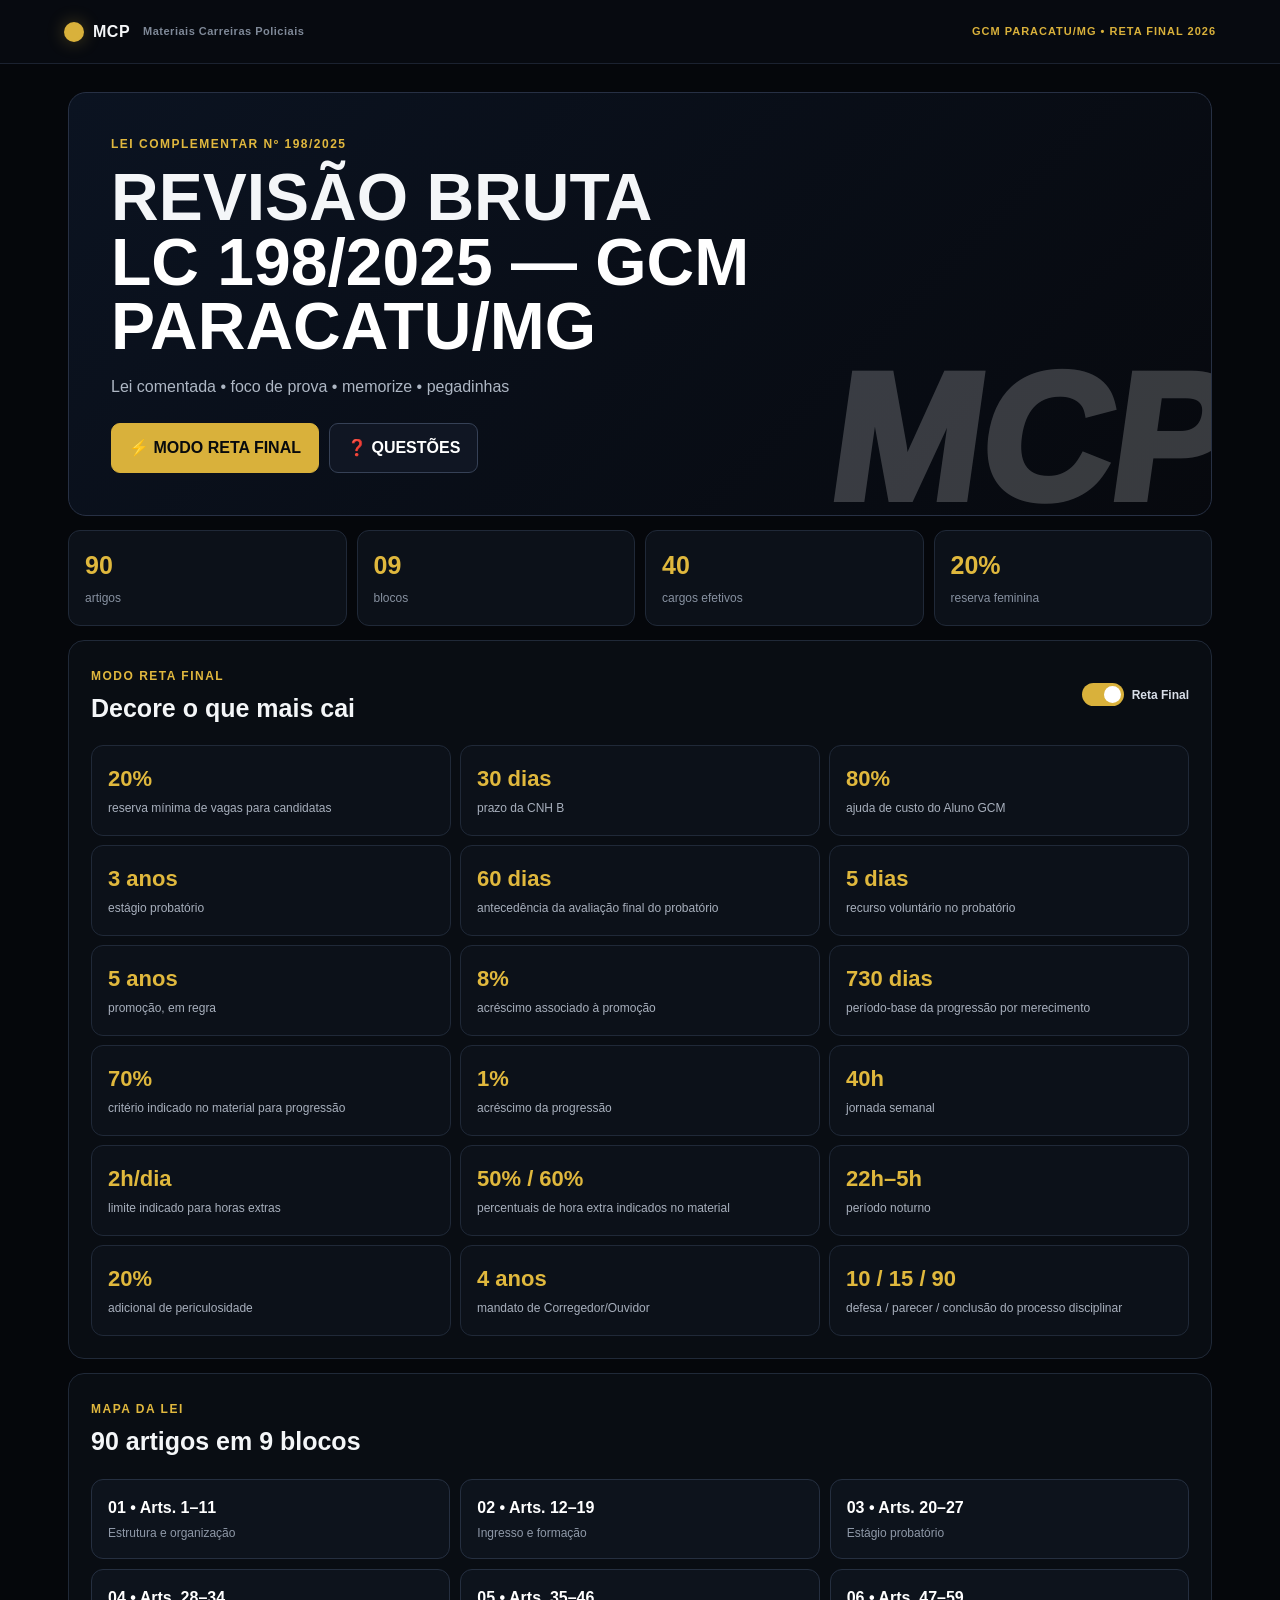
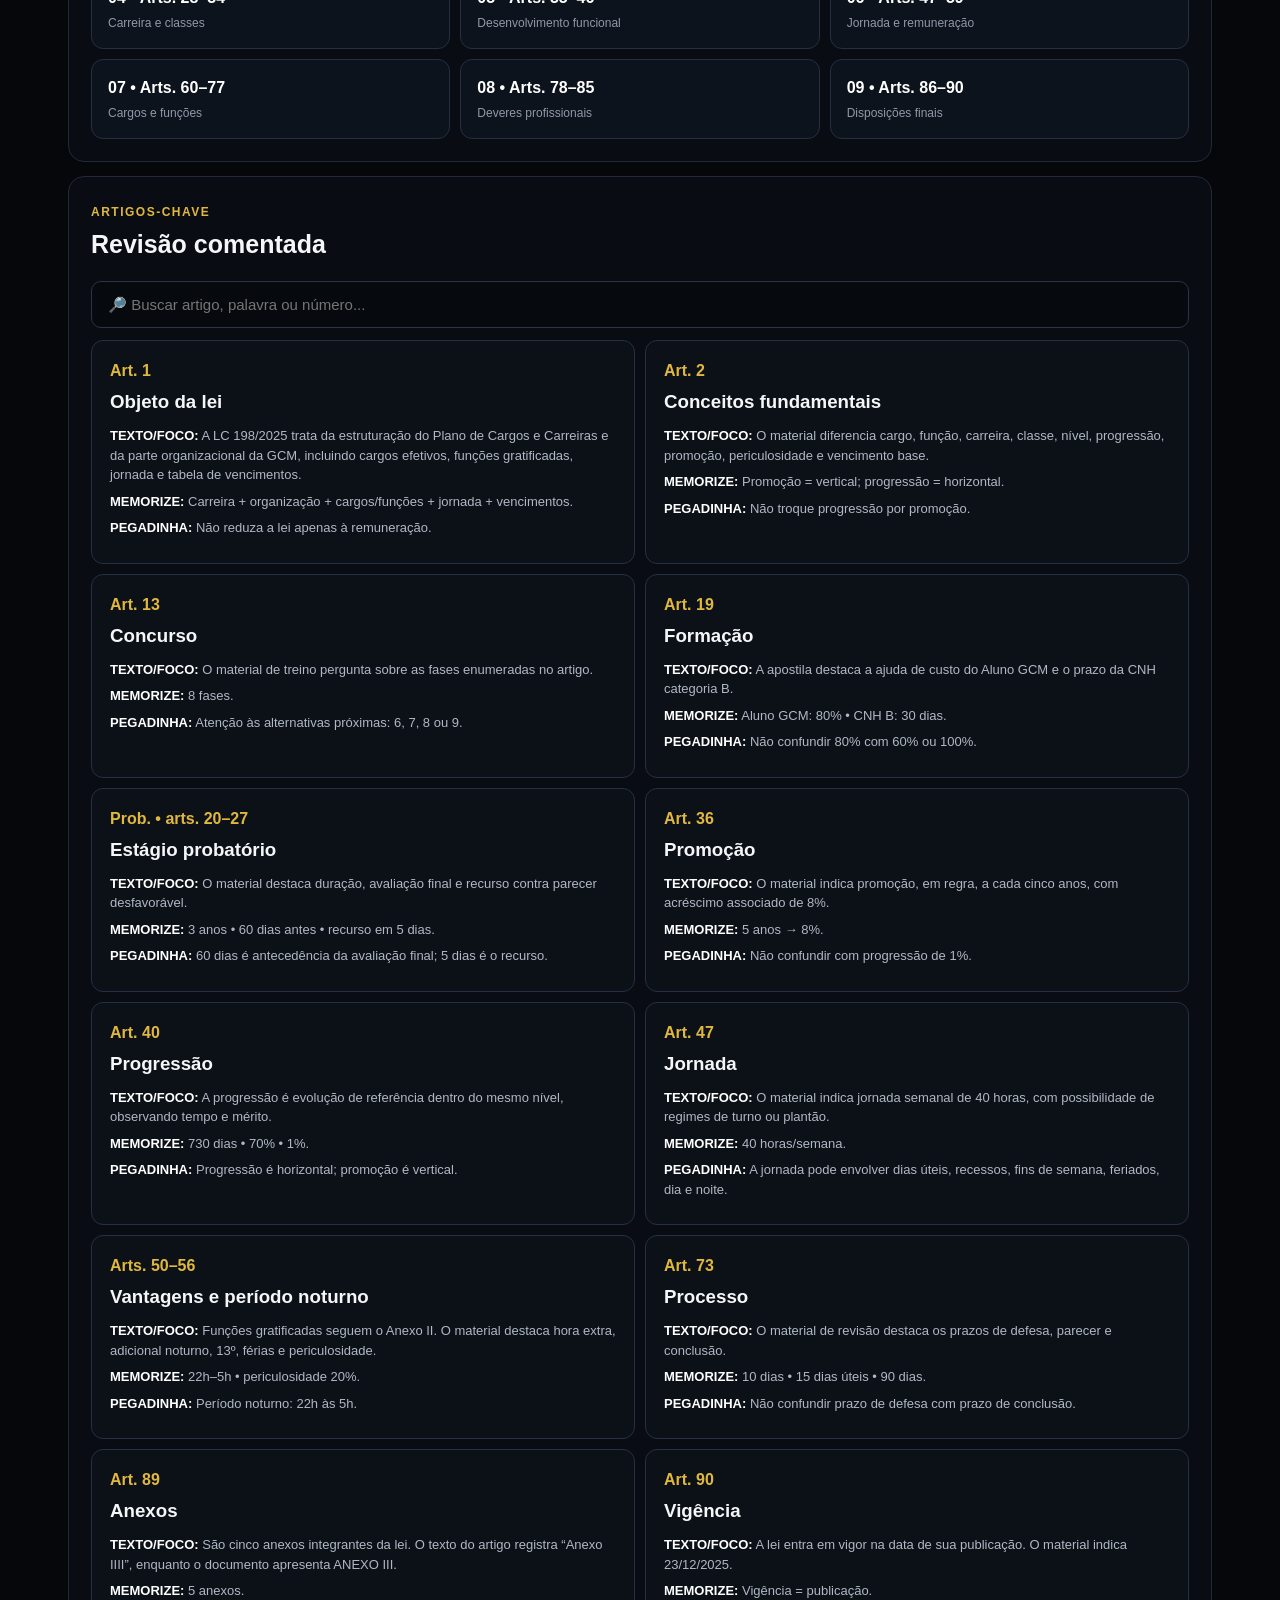
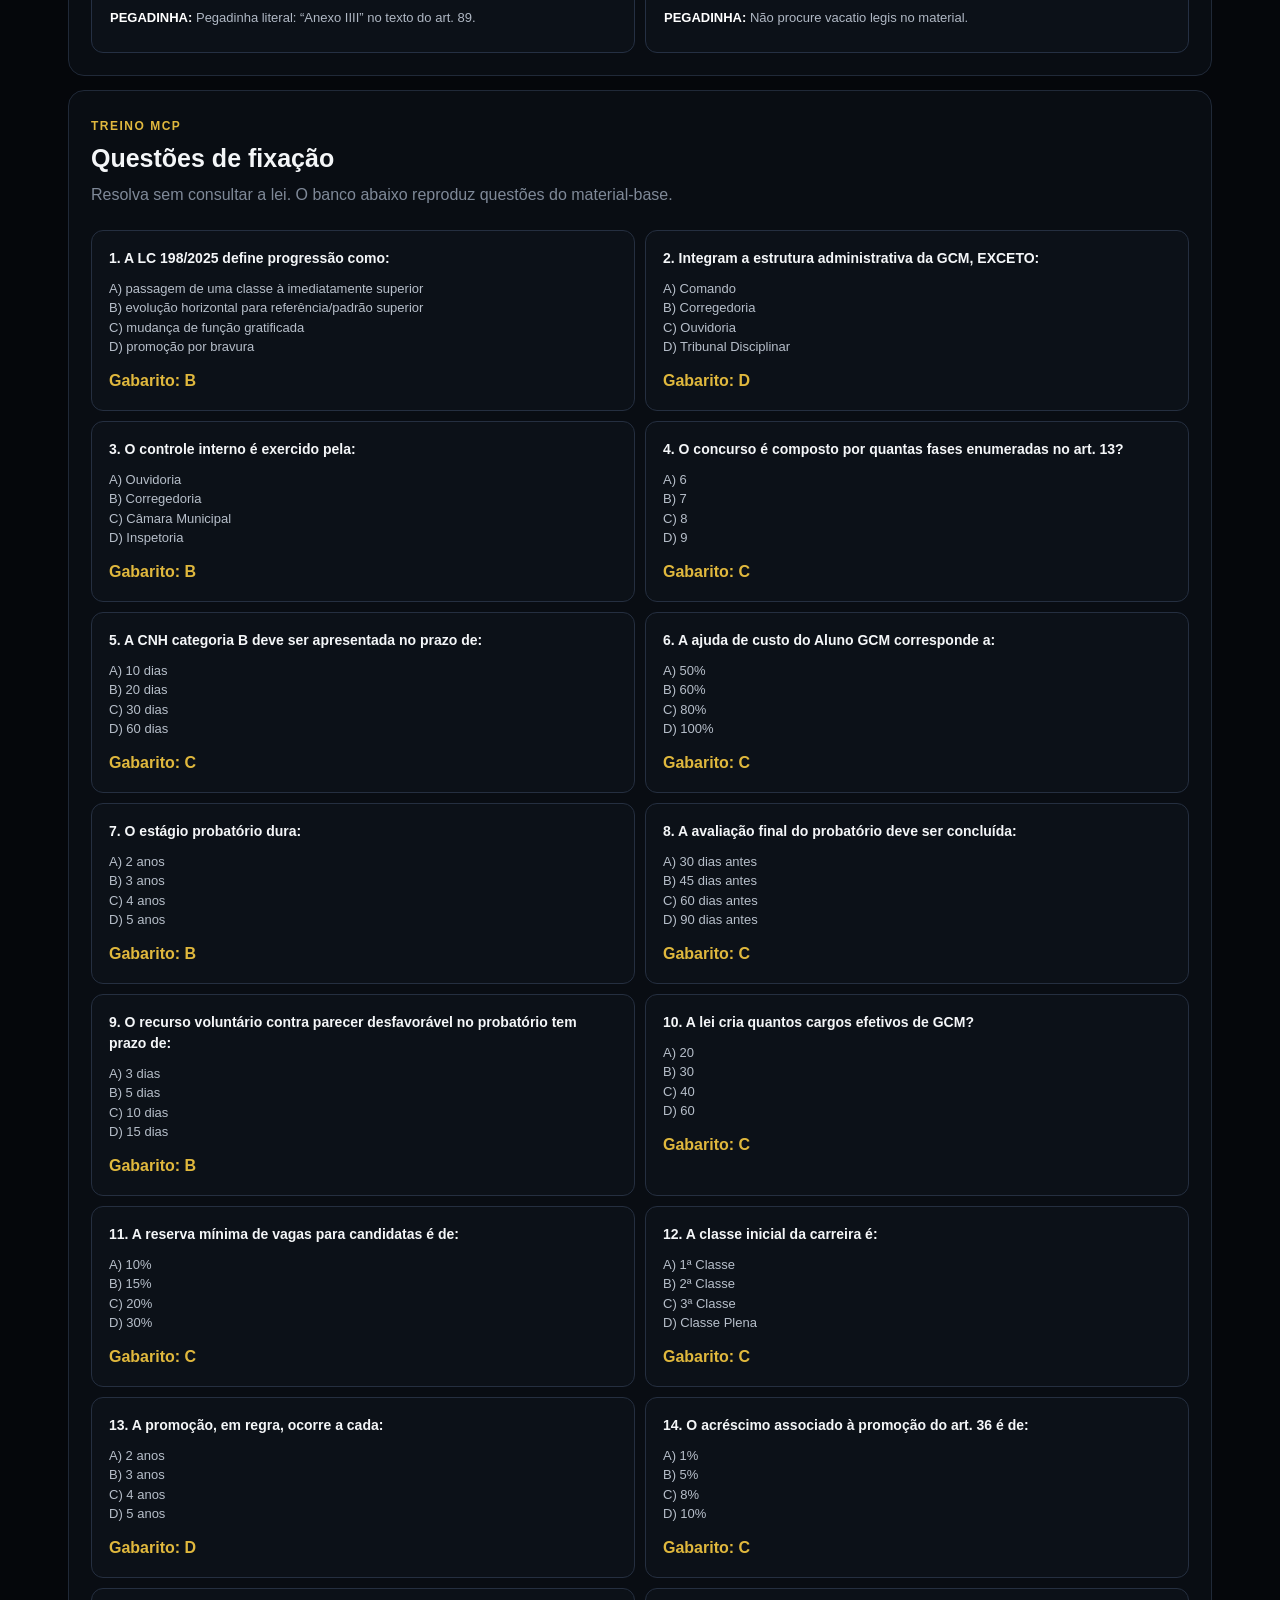
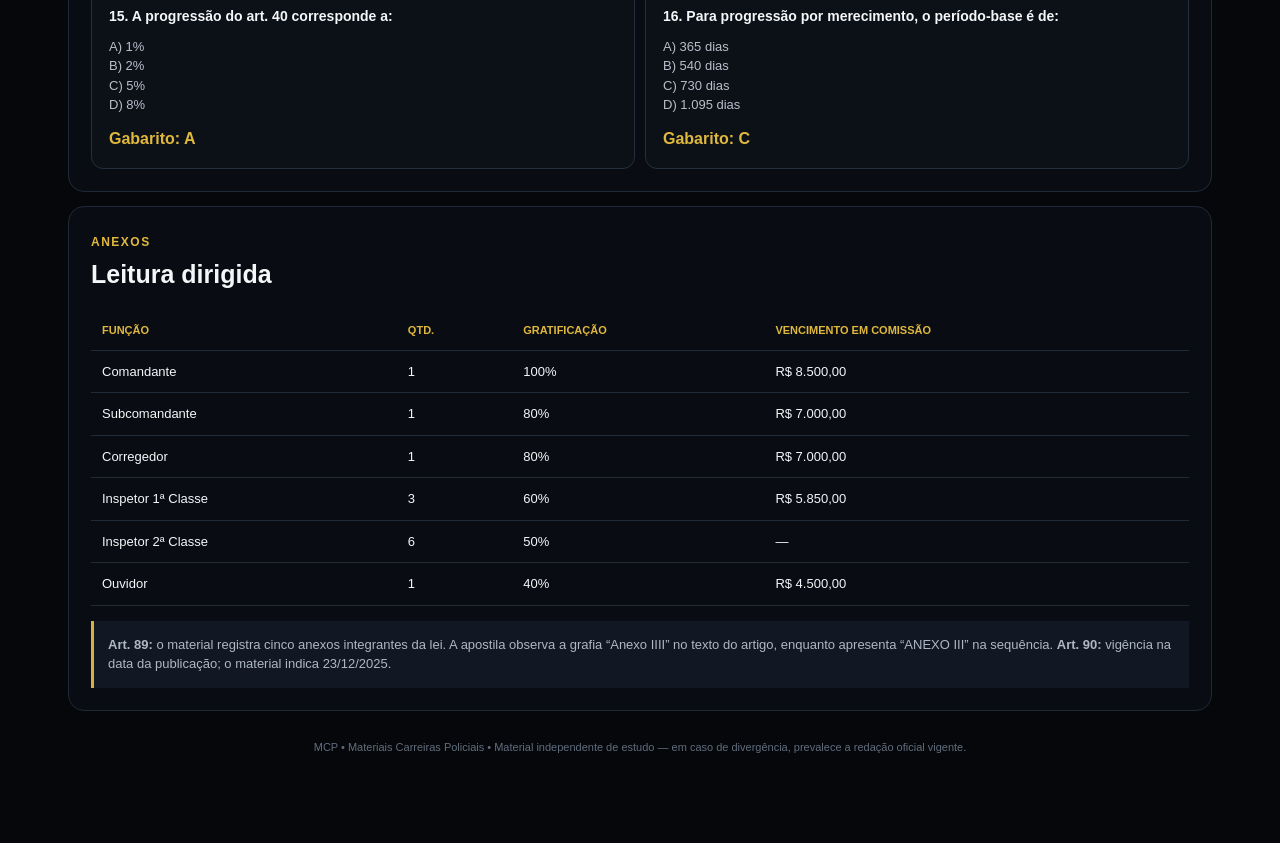
==== lc-198/index.html @ 5e9b2e4d "Adiciona página de revisão LC 198 GCM" ====
<!doctype html>
<html lang="pt-BR">
<head>
  <meta charset="utf-8">
  <meta name="viewport" content="width=device-width,initial-scale=1">
  <title>LC 198/2025 • GCM Paracatu/MG | MCP</title>
  <link rel="stylesheet" href="./style.css">
</head>
<body>
  <header class="top">
    <div class="brand"><span class="dot"></span><span>MCP</span><small>Materiais Carreiras Policiais</small></div>
    <div class="top-tag">GCM PARACATU/MG • RETA FINAL 2026</div>
  </header>

  <main class="wrap">
    <section class="hero">
      <div class="eyebrow">LEI COMPLEMENTAR Nº 198/2025</div>
      <h1>REVISÃO BRUTA<br><b>LC 198/2025 — GCM PARACATU/MG</b></h1>
      <p>Lei comentada • foco de prova • memorize • pegadinhas</p>
      <div class="hero-actions">
        <a href="#reta" class="btn primary">⚡ MODO RETA FINAL</a>
        <a href="#questoes" class="btn">❓ QUESTÕES</a>
      </div>
    </section>

    <section class="stats">
      <div><strong>90</strong><span>artigos</span></div>
      <div><strong>09</strong><span>blocos</span></div>
      <div><strong>40</strong><span>cargos efetivos</span></div>
      <div><strong>20%</strong><span>reserva feminina</span></div>
    </section>

    <section id="reta" class="panel">
      <div class="panel-head">
        <div><span class="kicker">MODO RETA FINAL</span><h2>Decore o que mais cai</h2></div>
        <label class="switch"><input id="retaToggle" type="checkbox" checked><span></span> Reta Final</label>
      </div>
      <div class="numbers" id="numbers">
        <div><b>20%</b><span>reserva mínima de vagas para candidatas</span></div>
        <div><b>30 dias</b><span>prazo da CNH B</span></div>
        <div><b>80%</b><span>ajuda de custo do Aluno GCM</span></div>
        <div><b>3 anos</b><span>estágio probatório</span></div>
        <div><b>60 dias</b><span>antecedência da avaliação final do probatório</span></div>
        <div><b>5 dias</b><span>recurso voluntário no probatório</span></div>
        <div><b>5 anos</b><span>promoção, em regra</span></div>
        <div><b>8%</b><span>acréscimo associado à promoção</span></div>
        <div><b>730 dias</b><span>período-base da progressão por merecimento</span></div>
        <div><b>70%</b><span>critério indicado no material para progressão</span></div>
        <div><b>1%</b><span>acréscimo da progressão</span></div>
        <div><b>40h</b><span>jornada semanal</span></div>
        <div><b>2h/dia</b><span>limite indicado para horas extras</span></div>
        <div><b>50% / 60%</b><span>percentuais de hora extra indicados no material</span></div>
        <div><b>22h–5h</b><span>período noturno</span></div>
        <div><b>20%</b><span>adicional de periculosidade</span></div>
        <div><b>4 anos</b><span>mandato de Corregedor/Ouvidor</span></div>
        <div><b>10 / 15 / 90</b><span>defesa / parecer / conclusão do processo disciplinar</span></div>
      </div>
    </section>

    <section class="panel">
      <div class="panel-head"><div><span class="kicker">MAPA DA LEI</span><h2>90 artigos em 9 blocos</h2></div></div>
      <div class="blocks" id="blocks"></div>
    </section>

    <section class="panel">
      <div class="panel-head"><div><span class="kicker">ARTIGOS-CHAVE</span><h2>Revisão comentada</h2></div></div>
      <input id="search" class="search" placeholder="🔎 Buscar artigo, palavra ou número...">
      <div id="cards" class="cards"></div>
    </section>

    <section id="questoes" class="panel">
      <div class="panel-head"><div><span class="kicker">TREINO MCP</span><h2>Questões de fixação</h2><p class="muted">Resolva sem consultar a lei. O banco abaixo reproduz questões do material-base.</p></div></div>
      <div id="questions" class="questions"></div>
    </section>

    <section class="panel">
      <div class="panel-head"><div><span class="kicker">ANEXOS</span><h2>Leitura dirigida</h2></div></div>
      <div class="table-wrap">
        <table>
          <thead><tr><th>Função</th><th>Qtd.</th><th>Gratificação</th><th>Vencimento em comissão</th></tr></thead>
          <tbody>
            <tr><td>Comandante</td><td>1</td><td>100%</td><td>R$ 8.500,00</td></tr>
            <tr><td>Subcomandante</td><td>1</td><td>80%</td><td>R$ 7.000,00</td></tr>
            <tr><td>Corregedor</td><td>1</td><td>80%</td><td>R$ 7.000,00</td></tr>
            <tr><td>Inspetor 1ª Classe</td><td>3</td><td>60%</td><td>R$ 5.850,00</td></tr>
            <tr><td>Inspetor 2ª Classe</td><td>6</td><td>50%</td><td>—</td></tr>
            <tr><td>Ouvidor</td><td>1</td><td>40%</td><td>R$ 4.500,00</td></tr>
          </tbody>
        </table>
      </div>
      <div class="notice"><b>Art. 89:</b> o material registra cinco anexos integrantes da lei. A apostila observa a grafia “Anexo IIII” no texto do artigo, enquanto apresenta “ANEXO III” na sequência. <b>Art. 90:</b> vigência na data da publicação; o material indica 23/12/2025.</div>
    </section>

    <footer>MCP • Materiais Carreiras Policiais • Material independente de estudo — em caso de divergência, prevalece a redação oficial vigente.</footer>
  </main>
  <script src="./app.js"></script>
</body>
</html>
---- lc-198/style.css ----
*{box-sizing:border-box}html{scroll-behavior:smooth}body{margin:0;background:#05070b;color:#f4f6f8;font-family:Inter,Arial,sans-serif;line-height:1.5}.top{height:64px;background:#070a10;border-bottom:1px solid #1b2230;display:flex;align-items:center;justify-content:space-between;padding:0 5%;position:sticky;top:0;z-index:20}.brand{display:flex;align-items:center;gap:9px;font-weight:900;letter-spacing:.5px}.brand small{font-weight:600;color:#7f8998;font-size:11px;margin-left:4px}.dot{width:20px;height:20px;border-radius:50%;background:#d9b13b;box-shadow:0 0 18px #d9b13b55}.top-tag{font-size:11px;color:#d9b13b;font-weight:800;letter-spacing:1px}.wrap{max-width:1180px;margin:auto;padding:28px 18px 60px}.hero{background:linear-gradient(135deg,#0b1321,#07090e);border:1px solid #273044;border-radius:18px;padding:42px;position:relative;overflow:hidden}.hero:after{content:"MCP";position:absolute;right:-20px;bottom:-60px;font-size:180px;font-weight:1000;color:#fff3;transform:skew(-8deg)}.eyebrow,.kicker{color:#e1b83e;font-size:12px;font-weight:900;letter-spacing:1.5px}.hero h1{font-size:clamp(32px,6vw,66px);line-height:.98;margin:12px 0 14px;max-width:850px}.hero h1 b{color:#fff}.hero p{color:#aeb7c4;font-size:16px}.hero-actions{display:flex;gap:10px;flex-wrap:wrap;margin-top:24px}.btn{display:inline-block;border:1px solid #364156;color:#fff;text-decoration:none;padding:12px 17px;border-radius:9px;font-weight:900;background:#101623}.btn.primary{background:#d9b13b;color:#080a0d;border-color:#d9b13b}.stats{display:grid;grid-template-columns:repeat(4,1fr);gap:10px;margin:14px 0}.stats div,.numbers>div{background:#0c1119;border:1px solid #202938;border-radius:12px;padding:16px}.stats strong{display:block;font-size:25px;color:#e0b83d}.stats span{color:#8791a0;font-size:12px}.panel{margin-top:14px;background:#090d13;border:1px solid #202938;border-radius:16px;padding:22px}.panel-head{display:flex;justify-content:space-between;gap:20px;align-items:center;margin-bottom:18px}.panel h2{margin:3px 0 0;font-size:25px}.muted{color:#7f8998;margin:5px 0}.switch{font-size:12px;font-weight:800;color:#d8dee8;display:flex;align-items:center;gap:8px}.switch input{display:none}.switch span{width:42px;height:23px;border-radius:30px;background:#333c4c;position:relative}.switch span:after{content:"";position:absolute;width:17px;height:17px;border-radius:50%;background:#fff;top:3px;left:3px;transition:.2s}.switch input:checked+span{background:#d9b13b}.switch input:checked+span:after{left:22px}.numbers{display:grid;grid-template-columns:repeat(3,1fr);gap:9px}.numbers b{display:block;color:#e0b83d;font-size:22px}.numbers span{color:#a8b0bd;font-size:12px}.blocks{display:grid;grid-template-columns:repeat(3,1fr);gap:10px}.block{padding:16px;background:#0d131c;border:1px solid #252f40;border-radius:12px}.block b{color:#fff}.block span{display:block;color:#8f99a8;font-size:12px;margin-top:4px}.search{width:100%;padding:14px 16px;border-radius:10px;border:1px solid #293446;background:#06090e;color:#fff;font-size:15px;margin-bottom:12px}.cards{display:grid;grid-template-columns:repeat(2,1fr);gap:10px}.card{border:1px solid #253043;background:#0c1118;border-radius:12px;padding:18px}.card .art{color:#e1b83e;font-weight:900}.card h3{margin:5px 0 10px}.card p{margin:7px 0;color:#b0b8c4;font-size:13px}.card strong{color:#fff}.pill{display:inline-block;padding:4px 7px;border-radius:5px;background:#151d29;color:#e0b83d;font-size:10px;font-weight:900;margin:2px}.questions{display:grid;grid-template-columns:repeat(2,1fr);gap:10px}.q{background:#0c1118;border:1px solid #252f40;border-radius:12px;padding:17px}.q h3{font-size:14px;margin:0 0 10px}.opts{color:#b7bfca;font-size:13px}.answer{margin-top:12px;color:#e0b83d;font-weight:900}.table-wrap{overflow:auto}table{width:100%;border-collapse:collapse;min-width:620px}th,td{text-align:left;padding:11px;border-bottom:1px solid #222b38;font-size:13px}th{color:#e0b83d;font-size:11px;text-transform:uppercase}.notice{margin-top:15px;background:#111823;border-left:3px solid #d9b13b;padding:14px;color:#aeb7c4;font-size:13px}footer{padding:28px 4px;color:#626d7d;font-size:11px;text-align:center}.hidden{display:none!important}@media(max-width:760px){.top{padding:0 14px}.top-tag{display:none}.brand small{display:none}.hero{padding:28px 20px}.stats,.numbers,.blocks,.cards,.questions{grid-template-columns:1fr}.panel{padding:16px}.panel-head{align-items:flex-start;flex-direction:column}.hero:after{font-size:110px;bottom:-25px}.hero-actions .btn{width:100%;text-align:center}}
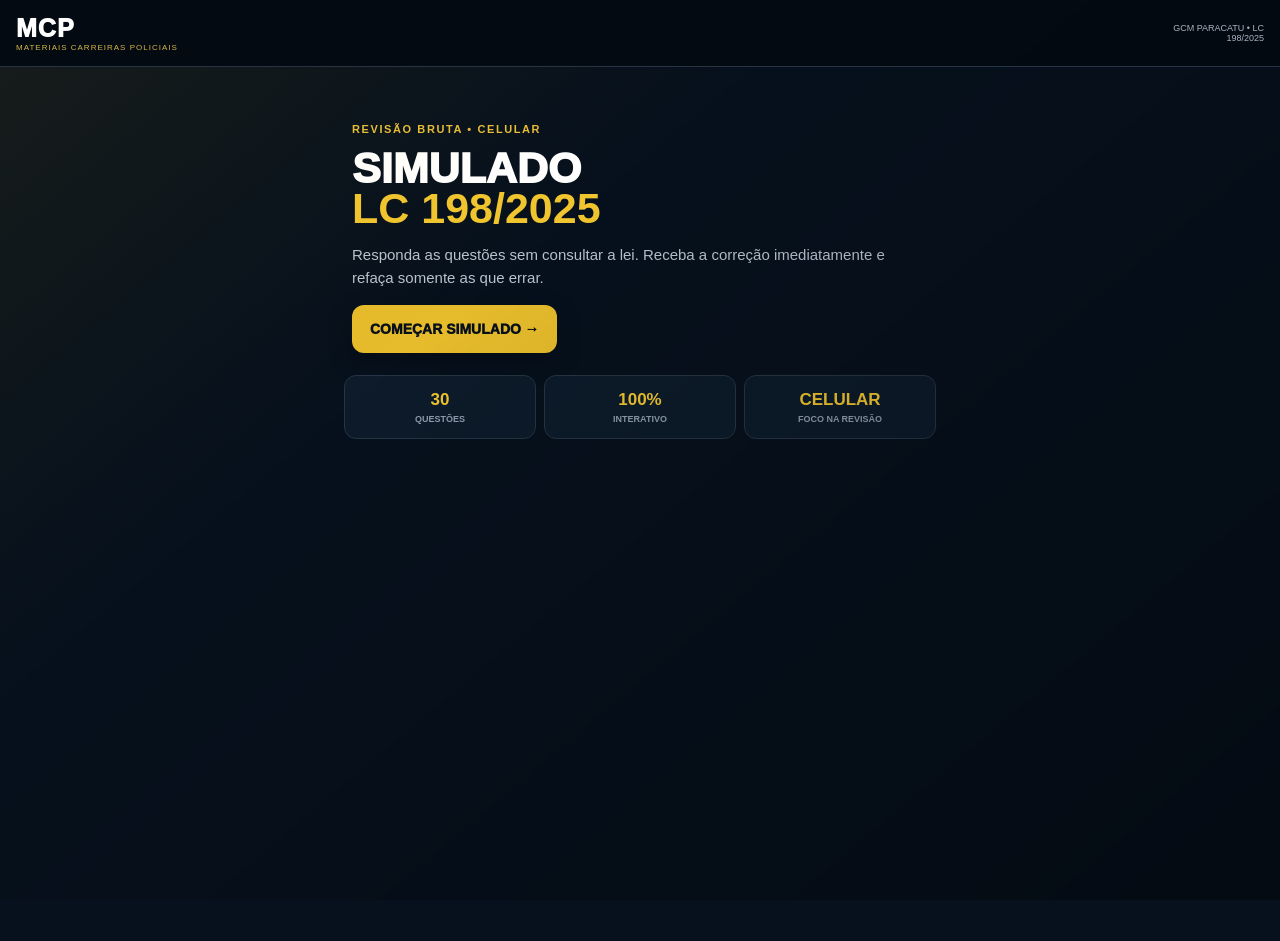
==== commit 78e33b78: "Atualiza simulador LC 198 — questões interativas" ====
--- a/lc-198/index.html
+++ b/lc-198/index.html
@@ -1,98 +1,64 @@
 <!doctype html>
 <html lang="pt-BR">
 <head>
-  <meta charset="utf-8">
-  <meta name="viewport" content="width=device-width,initial-scale=1">
-  <title>LC 198/2025 • GCM Paracatu/MG | MCP</title>
-  <link rel="stylesheet" href="./style.css">
+<meta charset="utf-8">
+<meta name="viewport" content="width=device-width,initial-scale=1,viewport-fit=cover">
+<title>MCP • Simulado LC 198/2025</title>
+<link rel="stylesheet" href="style.css">
 </head>
 <body>
-  <header class="top">
-    <div class="brand"><span class="dot"></span><span>MCP</span><small>Materiais Carreiras Policiais</small></div>
-    <div class="top-tag">GCM PARACATU/MG • RETA FINAL 2026</div>
-  </header>
+<header class="top">
+  <div class="brand"><span>MCP</span><small>MATERIAIS CARREIRAS POLICIAIS</small></div>
+  <div class="tag">GCM PARACATU • LC 198/2025</div>
+</header>
 
-  <main class="wrap">
-    <section class="hero">
-      <div class="eyebrow">LEI COMPLEMENTAR Nº 198/2025</div>
-      <h1>REVISÃO BRUTA<br><b>LC 198/2025 — GCM PARACATU/MG</b></h1>
-      <p>Lei comentada • foco de prova • memorize • pegadinhas</p>
-      <div class="hero-actions">
-        <a href="#reta" class="btn primary">⚡ MODO RETA FINAL</a>
-        <a href="#questoes" class="btn">❓ QUESTÕES</a>
-      </div>
-    </section>
+<main class="wrap">
+<section id="home" class="screen">
+  <div class="hero">
+    <span class="eyebrow">REVISÃO BRUTA • CELULAR</span>
+    <h1>SIMULADO<br><b>LC 198/2025</b></h1>
+    <p>Responda as questões sem consultar a lei. Receba a correção imediatamente e refaça somente as que errar.</p>
+    <button class="primary" onclick="start()">COMEÇAR SIMULADO →</button>
+  </div>
+  <div class="stats">
+    <div><b>30</b><span>QUESTÕES</span></div>
+    <div><b>100%</b><span>INTERATIVO</span></div>
+    <div><b>CELULAR</b><span>FOCO NA REVISÃO</span></div>
+  </div>
+</section>
 
-    <section class="stats">
-      <div><strong>90</strong><span>artigos</span></div>
-      <div><strong>09</strong><span>blocos</span></div>
-      <div><strong>40</strong><span>cargos efetivos</span></div>
-      <div><strong>20%</strong><span>reserva feminina</span></div>
-    </section>
+<section id="quiz" class="screen hidden">
+  <div class="quiz-head">
+    <button class="ghost" onclick="goHome()">← Sair</button>
+    <div><b id="counter">QUESTÃO 01/30</b><span id="scoreMini">0 acertos</span></div>
+  </div>
+  <div class="bar"><i id="bar"></i></div>
+  <article class="card">
+    <span class="qnum" id="qnum">QUESTÃO 01</span>
+    <h2 id="question"></h2>
+    <div id="options"></div>
+    <button id="confirm" class="primary wide" onclick="confirmAnswer()" disabled>CONFIRMAR RESPOSTA</button>
+    <div id="feedback" class="feedback hidden"></div>
+    <button id="next" class="next hidden" onclick="nextQuestion()">PRÓXIMA QUESTÃO →</button>
+  </article>
+</section>
 
-    <section id="reta" class="panel">
-      <div class="panel-head">
-        <div><span class="kicker">MODO RETA FINAL</span><h2>Decore o que mais cai</h2></div>
-        <label class="switch"><input id="retaToggle" type="checkbox" checked><span></span> Reta Final</label>
-      </div>
-      <div class="numbers" id="numbers">
-        <div><b>20%</b><span>reserva mínima de vagas para candidatas</span></div>
-        <div><b>30 dias</b><span>prazo da CNH B</span></div>
-        <div><b>80%</b><span>ajuda de custo do Aluno GCM</span></div>
-        <div><b>3 anos</b><span>estágio probatório</span></div>
-        <div><b>60 dias</b><span>antecedência da avaliação final do probatório</span></div>
-        <div><b>5 dias</b><span>recurso voluntário no probatório</span></div>
-        <div><b>5 anos</b><span>promoção, em regra</span></div>
-        <div><b>8%</b><span>acréscimo associado à promoção</span></div>
-        <div><b>730 dias</b><span>período-base da progressão por merecimento</span></div>
-        <div><b>70%</b><span>critério indicado no material para progressão</span></div>
-        <div><b>1%</b><span>acréscimo da progressão</span></div>
-        <div><b>40h</b><span>jornada semanal</span></div>
-        <div><b>2h/dia</b><span>limite indicado para horas extras</span></div>
-        <div><b>50% / 60%</b><span>percentuais de hora extra indicados no material</span></div>
-        <div><b>22h–5h</b><span>período noturno</span></div>
-        <div><b>20%</b><span>adicional de periculosidade</span></div>
-        <div><b>4 anos</b><span>mandato de Corregedor/Ouvidor</span></div>
-        <div><b>10 / 15 / 90</b><span>defesa / parecer / conclusão do processo disciplinar</span></div>
-      </div>
-    </section>
-
-    <section class="panel">
-      <div class="panel-head"><div><span class="kicker">MAPA DA LEI</span><h2>90 artigos em 9 blocos</h2></div></div>
-      <div class="blocks" id="blocks"></div>
-    </section>
-
-    <section class="panel">
-      <div class="panel-head"><div><span class="kicker">ARTIGOS-CHAVE</span><h2>Revisão comentada</h2></div></div>
-      <input id="search" class="search" placeholder="🔎 Buscar artigo, palavra ou número...">
-      <div id="cards" class="cards"></div>
-    </section>
-
-    <section id="questoes" class="panel">
-      <div class="panel-head"><div><span class="kicker">TREINO MCP</span><h2>Questões de fixação</h2><p class="muted">Resolva sem consultar a lei. O banco abaixo reproduz questões do material-base.</p></div></div>
-      <div id="questions" class="questions"></div>
-    </section>
-
-    <section class="panel">
-      <div class="panel-head"><div><span class="kicker">ANEXOS</span><h2>Leitura dirigida</h2></div></div>
-      <div class="table-wrap">
-        <table>
-          <thead><tr><th>Função</th><th>Qtd.</th><th>Gratificação</th><th>Vencimento em comissão</th></tr></thead>
-          <tbody>
-            <tr><td>Comandante</td><td>1</td><td>100%</td><td>R$ 8.500,00</td></tr>
-            <tr><td>Subcomandante</td><td>1</td><td>80%</td><td>R$ 7.000,00</td></tr>
-            <tr><td>Corregedor</td><td>1</td><td>80%</td><td>R$ 7.000,00</td></tr>
-            <tr><td>Inspetor 1ª Classe</td><td>3</td><td>60%</td><td>R$ 5.850,00</td></tr>
-            <tr><td>Inspetor 2ª Classe</td><td>6</td><td>50%</td><td>—</td></tr>
-            <tr><td>Ouvidor</td><td>1</td><td>40%</td><td>R$ 4.500,00</td></tr>
-          </tbody>
-        </table>
-      </div>
-      <div class="notice"><b>Art. 89:</b> o material registra cinco anexos integrantes da lei. A apostila observa a grafia “Anexo IIII” no texto do artigo, enquanto apresenta “ANEXO III” na sequência. <b>Art. 90:</b> vigência na data da publicação; o material indica 23/12/2025.</div>
-    </section>
-
-    <footer>MCP • Materiais Carreiras Policiais • Material independente de estudo — em caso de divergência, prevalece a redação oficial vigente.</footer>
-  </main>
-  <script src="./app.js"></script>
-</body>
-</html>+<section id="result" class="screen hidden">
+  <div class="hero result">
+    <span class="eyebrow">SIMULADO CONCLUÍDO</span>
+    <h1>SEU<br><b>RESULTADO</b></h1>
+    <div class="bigscore" id="finalScore">0%</div>
+    <p id="finalText"></p>
+  </div>
+  <div class="results-grid">
+    <div><b id="hits">0</b><span>ACERTOS</span></div>
+    <div><b id="misses">0</b><span>ERROS</span></div>
+    <div><b id="answered">30</b><span>RESPONDIDAS</span></div>
+  </div>
+  <button class="primary wide" onclick="reviewErrors()">REFAZER QUESTÕES ERRADAS</button>
+  <button class="secondary wide" onclick="start()">FAZER NOVAMENTE</button>
+  <button class="ghost wide" onclick="goHome()">VOLTAR AO INÍCIO</button>
+</section>
+</main>
+<script src="app.js"></script>
+</body></html>
--- a/lc-198/style.css
+++ b/lc-198/style.css
@@ -1 +1 @@
-*{box-sizing:border-box}html{scroll-behavior:smooth}body{margin:0;background:#05070b;color:#f4f6f8;font-family:Inter,Arial,sans-serif;line-height:1.5}.top{height:64px;background:#070a10;border-bottom:1px solid #1b2230;display:flex;align-items:center;justify-content:space-between;padding:0 5%;position:sticky;top:0;z-index:20}.brand{display:flex;align-items:center;gap:9px;font-weight:900;letter-spacing:.5px}.brand small{font-weight:600;color:#7f8998;font-size:11px;margin-left:4px}.dot{width:20px;height:20px;border-radius:50%;background:#d9b13b;box-shadow:0 0 18px #d9b13b55}.top-tag{font-size:11px;color:#d9b13b;font-weight:800;letter-spacing:1px}.wrap{max-width:1180px;margin:auto;padding:28px 18px 60px}.hero{background:linear-gradient(135deg,#0b1321,#07090e);border:1px solid #273044;border-radius:18px;padding:42px;position:relative;overflow:hidden}.hero:after{content:"MCP";position:absolute;right:-20px;bottom:-60px;font-size:180px;font-weight:1000;color:#fff3;transform:skew(-8deg)}.eyebrow,.kicker{color:#e1b83e;font-size:12px;font-weight:900;letter-spacing:1.5px}.hero h1{font-size:clamp(32px,6vw,66px);line-height:.98;margin:12px 0 14px;max-width:850px}.hero h1 b{color:#fff}.hero p{color:#aeb7c4;font-size:16px}.hero-actions{display:flex;gap:10px;flex-wrap:wrap;margin-top:24px}.btn{display:inline-block;border:1px solid #364156;color:#fff;text-decoration:none;padding:12px 17px;border-radius:9px;font-weight:900;background:#101623}.btn.primary{background:#d9b13b;color:#080a0d;border-color:#d9b13b}.stats{display:grid;grid-template-columns:repeat(4,1fr);gap:10px;margin:14px 0}.stats div,.numbers>div{background:#0c1119;border:1px solid #202938;border-radius:12px;padding:16px}.stats strong{display:block;font-size:25px;color:#e0b83d}.stats span{color:#8791a0;font-size:12px}.panel{margin-top:14px;background:#090d13;border:1px solid #202938;border-radius:16px;padding:22px}.panel-head{display:flex;justify-content:space-between;gap:20px;align-items:center;margin-bottom:18px}.panel h2{margin:3px 0 0;font-size:25px}.muted{color:#7f8998;margin:5px 0}.switch{font-size:12px;font-weight:800;color:#d8dee8;display:flex;align-items:center;gap:8px}.switch input{display:none}.switch span{width:42px;height:23px;border-radius:30px;background:#333c4c;position:relative}.switch span:after{content:"";position:absolute;width:17px;height:17px;border-radius:50%;background:#fff;top:3px;left:3px;transition:.2s}.switch input:checked+span{background:#d9b13b}.switch input:checked+span:after{left:22px}.numbers{display:grid;grid-template-columns:repeat(3,1fr);gap:9px}.numbers b{display:block;color:#e0b83d;font-size:22px}.numbers span{color:#a8b0bd;font-size:12px}.blocks{display:grid;grid-template-columns:repeat(3,1fr);gap:10px}.block{padding:16px;background:#0d131c;border:1px solid #252f40;border-radius:12px}.block b{color:#fff}.block span{display:block;color:#8f99a8;font-size:12px;margin-top:4px}.search{width:100%;padding:14px 16px;border-radius:10px;border:1px solid #293446;background:#06090e;color:#fff;font-size:15px;margin-bottom:12px}.cards{display:grid;grid-template-columns:repeat(2,1fr);gap:10px}.card{border:1px solid #253043;background:#0c1118;border-radius:12px;padding:18px}.card .art{color:#e1b83e;font-weight:900}.card h3{margin:5px 0 10px}.card p{margin:7px 0;color:#b0b8c4;font-size:13px}.card strong{color:#fff}.pill{display:inline-block;padding:4px 7px;border-radius:5px;background:#151d29;color:#e0b83d;font-size:10px;font-weight:900;margin:2px}.questions{display:grid;grid-template-columns:repeat(2,1fr);gap:10px}.q{background:#0c1118;border:1px solid #252f40;border-radius:12px;padding:17px}.q h3{font-size:14px;margin:0 0 10px}.opts{color:#b7bfca;font-size:13px}.answer{margin-top:12px;color:#e0b83d;font-weight:900}.table-wrap{overflow:auto}table{width:100%;border-collapse:collapse;min-width:620px}th,td{text-align:left;padding:11px;border-bottom:1px solid #222b38;font-size:13px}th{color:#e0b83d;font-size:11px;text-transform:uppercase}.notice{margin-top:15px;background:#111823;border-left:3px solid #d9b13b;padding:14px;color:#aeb7c4;font-size:13px}footer{padding:28px 4px;color:#626d7d;font-size:11px;text-align:center}.hidden{display:none!important}@media(max-width:760px){.top{padding:0 14px}.top-tag{display:none}.brand small{display:none}.hero{padding:28px 20px}.stats,.numbers,.blocks,.cards,.questions{grid-template-columns:1fr}.panel{padding:16px}.panel-head{align-items:flex-start;flex-direction:column}.hero:after{font-size:110px;bottom:-25px}.hero-actions .btn{width:100%;text-align:center}}+*{box-sizing:border-box}body{margin:0;background:#07111d;color:#fff;font-family:Arial,Helvetica,sans-serif}body:before{content:"";position:fixed;inset:0;pointer-events:none;background:linear-gradient(140deg,rgba(255,190,0,.07),transparent 35%,rgba(0,0,0,.35));}.top{position:sticky;top:0;z-index:5;padding:14px 16px;background:rgba(4,10,17,.94);border-bottom:1px solid #263443;display:flex;justify-content:space-between;gap:10px;align-items:center}.brand{display:flex;flex-direction:column}.brand span{font-weight:1000;font-size:25px;letter-spacing:1px}.brand small{font-size:8px;color:#d7b64a;letter-spacing:1px}.tag{font-size:9px;color:#aab5c2;text-align:right;max-width:125px}.wrap{width:min(100%,620px);margin:auto;padding:14px 14px 35px}.screen{min-height:calc(100vh - 75px)}.hero{padding:38px 8px 22px}.eyebrow{font-size:11px;font-weight:900;letter-spacing:1.6px;color:#e7bd38}.hero h1{font-size:43px;line-height:.92;margin:12px 0 15px;font-weight:1000}.hero h1 b{color:#f0c52f}.hero p{color:#b9c3cd;line-height:1.55;font-size:15px}.primary,.secondary,.ghost,.next{border:0;border-radius:12px;padding:16px 18px;font-weight:1000;font-size:14px;cursor:pointer}.primary{background:#e6bb2c;color:#08111b;box-shadow:0 8px 24px rgba(0,0,0,.28)}.secondary{background:#172536;color:#fff;margin-top:10px}.ghost{background:transparent;color:#aeb9c5;padding:8px}.wide{width:100%;margin-top:14px}.primary:disabled{opacity:.45;cursor:not-allowed}.stats,.results-grid{display:grid;grid-template-columns:repeat(3,1fr);gap:8px}.stats div,.results-grid div{background:#0d1b2a;border:1px solid #263443;border-radius:12px;padding:14px 8px;text-align:center}.stats b,.results-grid b{display:block;color:#f0c52f;font-size:17px}.stats span,.results-grid span{display:block;color:#8f9dab;font-size:9px;margin-top:4px;font-weight:800}.hidden{display:none!important}.quiz-head{display:flex;justify-content:space-between;align-items:center;margin:12px 0}.quiz-head div{text-align:right}.quiz-head b{display:block;font-size:12px}.quiz-head span{font-size:10px;color:#8f9dab}.bar{height:6px;background:#172536;border-radius:20px;overflow:hidden;margin-bottom:14px}.bar i{display:block;height:100%;width:0;background:#e6bb2c;transition:.25s}.card{background:#0c1927;border:1px solid #2b3947;border-radius:16px;padding:18px;box-shadow:0 12px 30px rgba(0,0,0,.2)}.qnum{font-size:10px;color:#e6bb2c;font-weight:1000;letter-spacing:1px}.card h2{font-size:21px;line-height:1.3;margin:10px 0 18px}.option{width:100%;text-align:left;background:#101f2f;color:#eef2f6;border:1px solid #314252;border-radius:12px;padding:15px 13px;margin:7px 0;font-size:15px;line-height:1.35;cursor:pointer}.option.selected{border-color:#e6bb2c;background:#18283a;box-shadow:inset 3px 0 #e6bb2c}.option.correct{border-color:#48c98a;background:#102c24}.option.wrong{border-color:#ed6b6b;background:#30191c}.option:disabled{cursor:default}.letter{display:inline-flex;width:27px;height:27px;border-radius:50%;align-items:center;justify-content:center;background:#263646;margin-right:8px;font-weight:1000;color:#e6bb2c}.feedback{margin-top:15px;padding:14px;border-radius:12px;background:#111f2d;border:1px solid #334657;line-height:1.5;font-size:14px}.feedback strong{display:block;margin-bottom:5px}.ok{color:#57d69a}.bad{color:#ff7b7b}.next{width:100%;margin-top:12px;background:#fff;color:#07111d}.result{text-align:center}.bigscore{font-size:62px;font-weight:1000;color:#e6bb2c;margin:10px}.result p{margin:auto;max-width:440px}.results-grid{margin:0 0 16px}@media(max-width:390px){.hero h1{font-size:36px}.card h2{font-size:19px}.option{font-size:14px;padding:13px 10px}}
